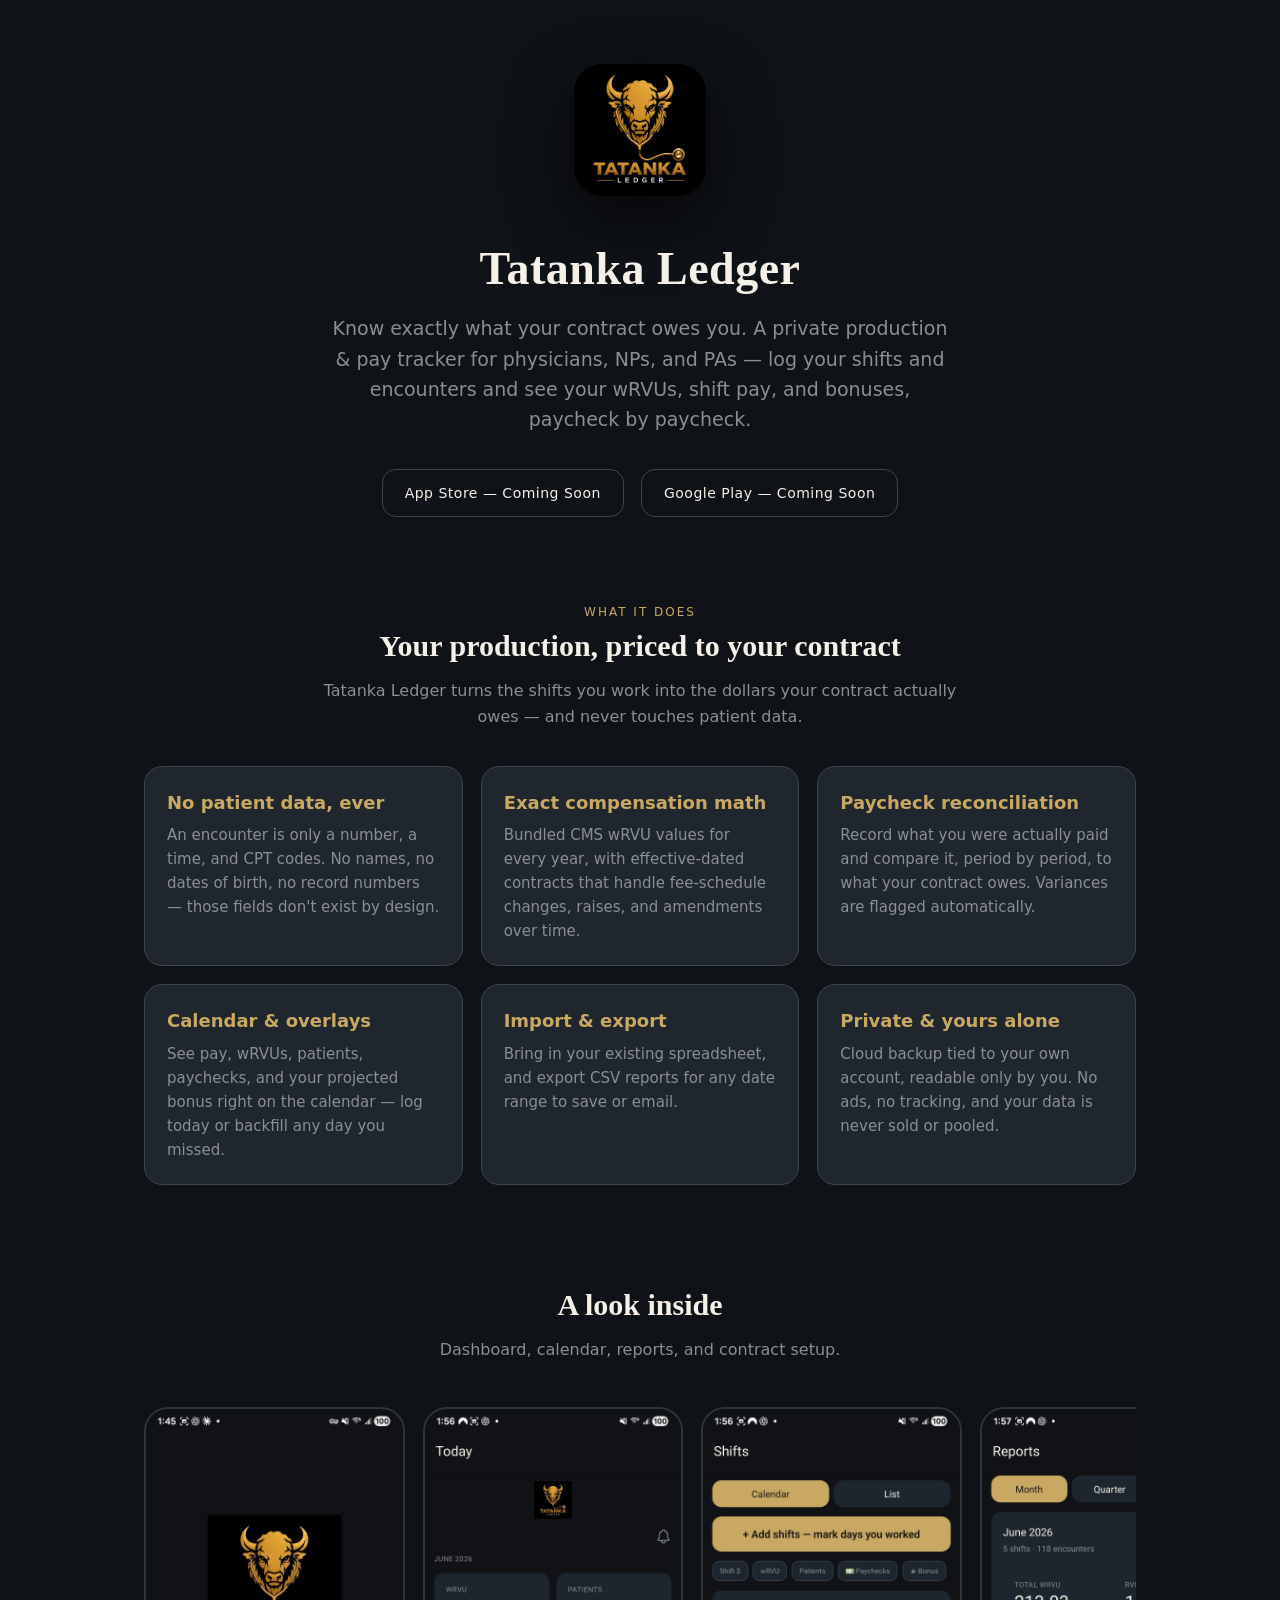
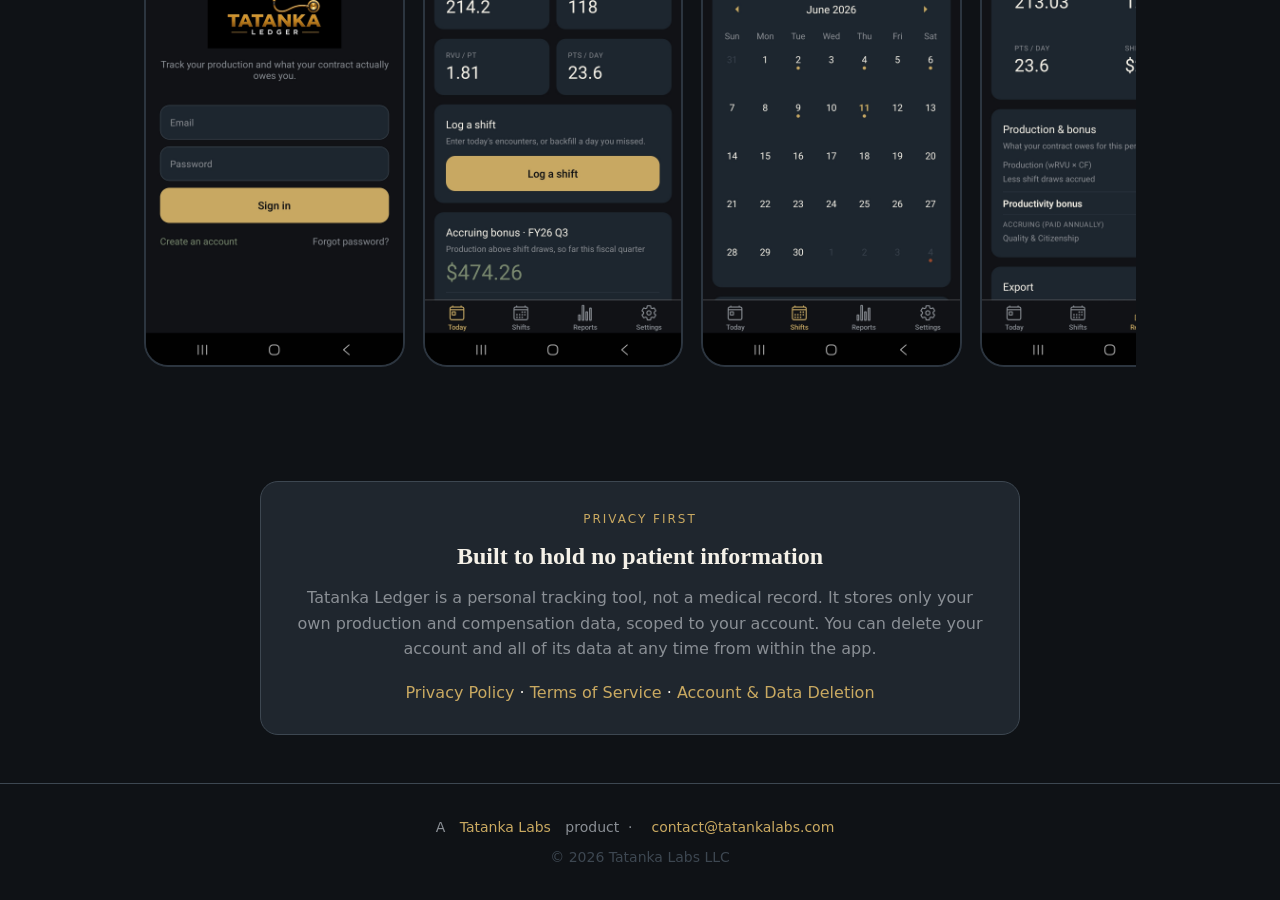
==== index.html @ 540b002e "Tatanka Ledger landing site" ====
<!DOCTYPE html>
<html lang="en">
<head>
<meta charset="utf-8">
<meta name="viewport" content="width=device-width, initial-scale=1">
<title>Tatanka Ledger — Know what your contract actually owes you</title>
<meta name="description" content="A private production and compensation tracker for physicians, NPs, and PAs. Log shifts and encounters and see your wRVUs, shift pay, and bonuses — paycheck by paycheck. No patient data, ever.">
<link rel="canonical" href="https://tatankaledger.com/">
<meta property="og:title" content="Tatanka Ledger">
<meta property="og:description" content="Know exactly what your contract owes you. A private production & pay tracker for physicians, NPs, and PAs.">
<meta property="og:image" content="https://tatankaledger.com/logo.png">
<link rel="icon" href="logo.png">
<style>
  :root{ --ink:#0F1216; --slate:#1F262E; --slatelight:#2C353F; --parchment:#F5F1E8; --gold:#C9A961; --sage:#7B8B6F; --fade:#8A8F95; --line:#3D4751; }
  *{box-sizing:border-box;margin:0;padding:0}
  body{background:var(--ink);color:var(--parchment);font-family:-apple-system,BlinkMacSystemFont,"Segoe UI",system-ui,sans-serif;line-height:1.6;-webkit-font-smoothing:antialiased}
  a{color:var(--gold);text-decoration:none}
  .wrap{max-width:1040px;margin:0 auto;padding:0 24px}
  header{padding:64px 0 32px;text-align:center}
  header img{width:132px;height:132px;border-radius:28px;box-shadow:0 24px 60px rgba(0,0,0,.6)}
  h1{font-family:Georgia,"Times New Roman",serif;font-size:46px;margin:28px 0 8px;letter-spacing:.5px}
  .tag{color:var(--fade);font-size:19px;max-width:620px;margin:0 auto 28px}
  .stores span{display:inline-block;border:1px solid var(--line);color:var(--parchment);border-radius:14px;padding:12px 22px;margin:6px;font-size:14px;letter-spacing:.5px}
  .badge{color:var(--gold);font-size:12px;text-transform:uppercase;letter-spacing:2px}
  section{padding:48px 0}
  h2{font-family:Georgia,serif;font-size:30px;text-align:center;margin-bottom:8px}
  .sub{color:var(--fade);text-align:center;max-width:640px;margin:0 auto 36px}
  .grid{display:grid;grid-template-columns:repeat(auto-fit,minmax(280px,1fr));gap:18px}
  .card{background:var(--slate);border:1px solid var(--line);border-radius:18px;padding:22px}
  .card h3{color:var(--gold);font-size:18px;margin-bottom:6px}
  .card p{color:var(--fade);font-size:15px}
  .shots{display:flex;gap:18px;overflow-x:auto;padding:8px 0 18px;scroll-snap-type:x mandatory}
  .shots img{height:560px;border-radius:24px;border:2px solid var(--slatelight);scroll-snap-align:center;flex:0 0 auto}
  .privacy{background:var(--slate);border:1px solid var(--line);border-radius:18px;padding:28px;text-align:center;max-width:760px;margin:0 auto}
  footer{border-top:1px solid var(--line);padding:32px 0;text-align:center;color:var(--fade);font-size:14px}
  footer a{margin:0 10px}
  @media(max-width:600px){ h1{font-size:36px} .shots img{height:460px} }
</style>
</head>
<body>
<header>
  <div class="wrap">
    <img src="logo.png" alt="Tatanka Ledger logo">
    <h1>Tatanka Ledger</h1>
    <p class="tag">Know exactly what your contract owes you. A private production &amp; pay tracker for physicians, NPs, and PAs — log your shifts and encounters and see your wRVUs, shift pay, and bonuses, paycheck by paycheck.</p>
    <div class="stores">
      <span>App Store — Coming Soon</span>
      <span>Google Play — Coming Soon</span>
    </div>
  </div>
</header>

<section>
  <div class="wrap">
    <p class="badge" style="text-align:center">What it does</p>
    <h2>Your production, priced to your contract</h2>
    <p class="sub">Tatanka Ledger turns the shifts you work into the dollars your contract actually owes — and never touches patient data.</p>
    <div class="grid">
      <div class="card"><h3>No patient data, ever</h3><p>An encounter is only a number, a time, and CPT codes. No names, no dates of birth, no record numbers — those fields don't exist by design.</p></div>
      <div class="card"><h3>Exact compensation math</h3><p>Bundled CMS wRVU values for every year, with effective-dated contracts that handle fee-schedule changes, raises, and amendments over time.</p></div>
      <div class="card"><h3>Paycheck reconciliation</h3><p>Record what you were actually paid and compare it, period by period, to what your contract owes. Variances are flagged automatically.</p></div>
      <div class="card"><h3>Calendar &amp; overlays</h3><p>See pay, wRVUs, patients, paychecks, and your projected bonus right on the calendar — log today or backfill any day you missed.</p></div>
      <div class="card"><h3>Import &amp; export</h3><p>Bring in your existing spreadsheet, and export CSV reports for any date range to save or email.</p></div>
      <div class="card"><h3>Private &amp; yours alone</h3><p>Cloud backup tied to your own account, readable only by you. No ads, no tracking, and your data is never sold or pooled.</p></div>
    </div>
  </div>
</section>

<section>
  <div class="wrap">
    <h2>A look inside</h2>
    <p class="sub">Dashboard, calendar, reports, and contract setup.</p>
    <div class="shots">
      <img src="ledger-1.jpg" alt="Welcome and sign in" loading="lazy">
      <img src="ledger-main.jpg" alt="Today dashboard" loading="lazy">
      <img src="ledger-2.jpg" alt="Shift calendar with overlays" loading="lazy">
      <img src="ledger-3.jpg" alt="Reports: production and bonus" loading="lazy">
      <img src="ledger-4.jpg" alt="Export reports as CSV" loading="lazy">
      <img src="ledger-5.jpg" alt="Set up your contract" loading="lazy">
    </div>
  </div>
</section>

<section>
  <div class="wrap">
    <div class="privacy">
      <p class="badge">Privacy first</p>
      <h2 style="font-size:24px;margin:8px 0 10px">Built to hold no patient information</h2>
      <p style="color:var(--fade)">Tatanka Ledger is a personal tracking tool, not a medical record. It stores only your own production and compensation data, scoped to your account. You can delete your account and all of its data at any time from within the app.</p>
      <p style="margin-top:18px">
        <a href="https://tatankalabs.com/#privacy-tatankaledger">Privacy Policy</a> &middot;
        <a href="https://tatankalabs.com/#terms-tatankaledger">Terms of Service</a> &middot;
        <a href="https://tatankalabs.com/#delete-account-tatankaledger">Account &amp; Data Deletion</a>
      </p>
    </div>
  </div>
</section>

<footer>
  <div class="wrap">
    <p>A <a href="https://tatankalabs.com/">Tatanka Labs</a> product &nbsp;&middot;&nbsp; <a href="mailto:contact@tatankalabs.com">contact@tatankalabs.com</a></p>
    <p style="margin-top:8px;color:var(--line)">&copy; 2026 Tatanka Labs LLC</p>
  </div>
</footer>
</body>
</html>
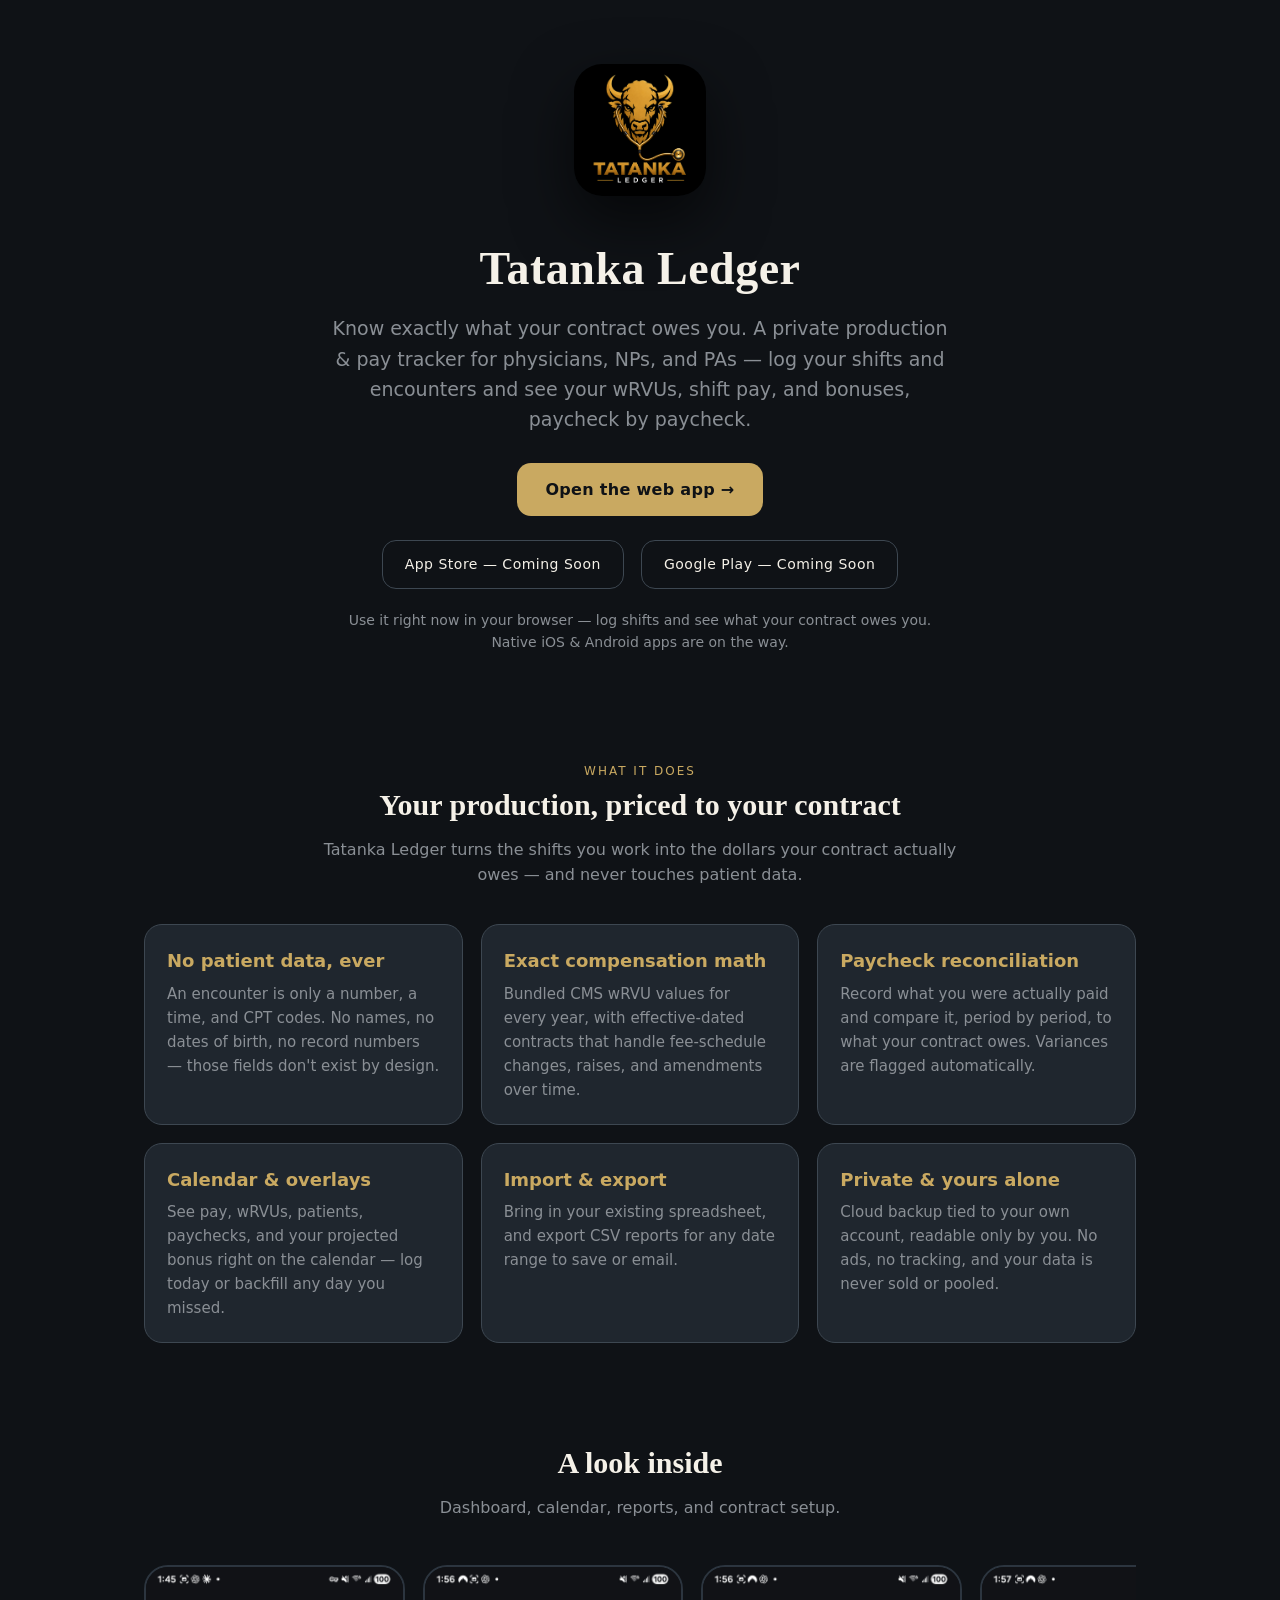
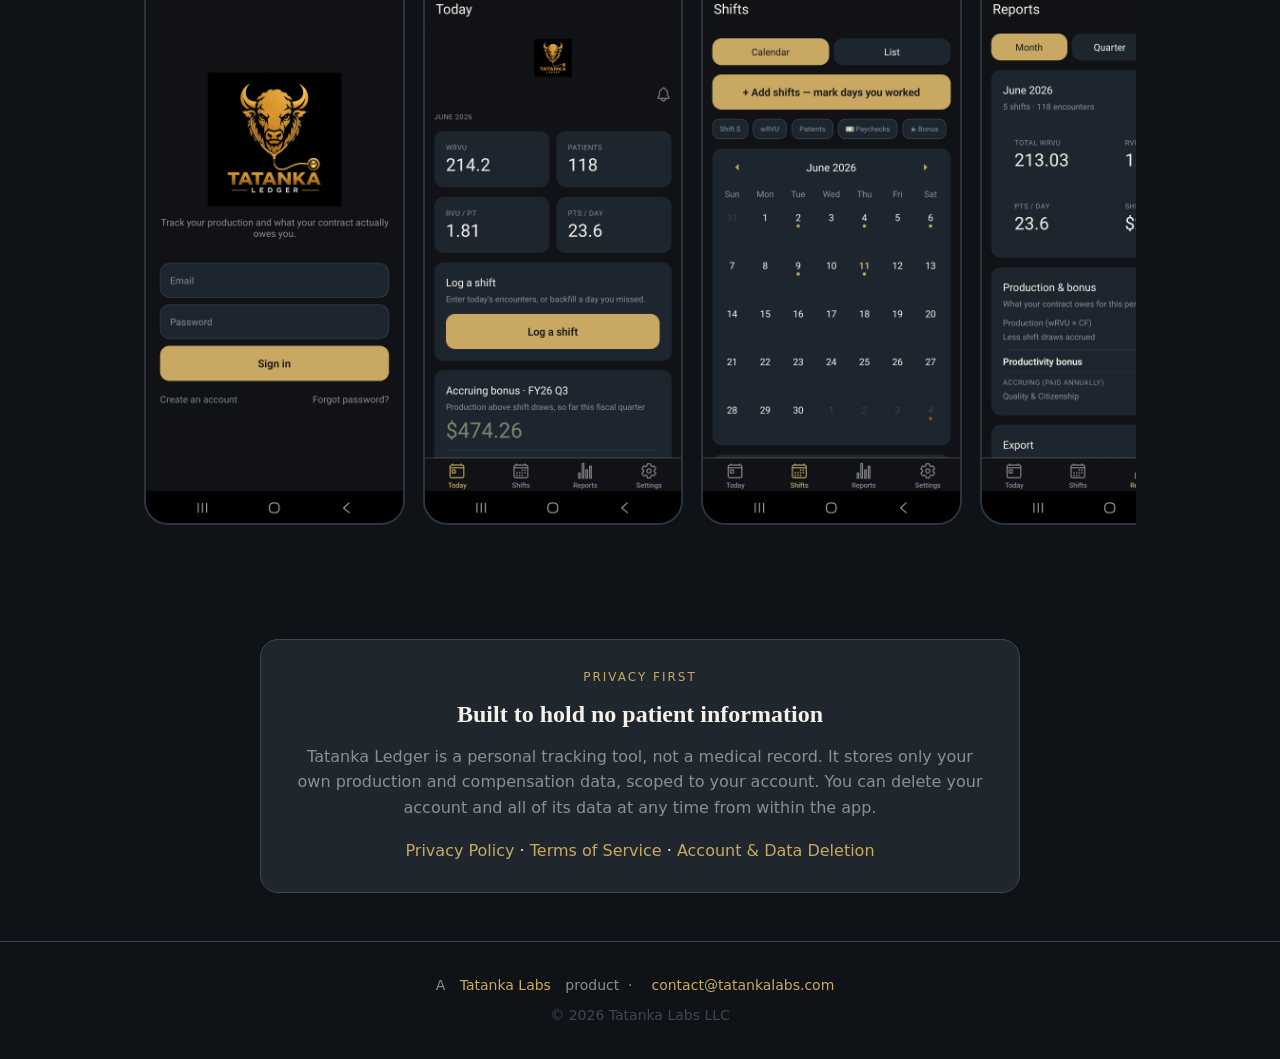
==== commit 2c81141a: "Add Tatanka Ledger web app at /app + landing CTA - Web version of the app (Vite + React + Firebase J" ====
--- a/index.html
+++ b/index.html
@@ -21,6 +21,7 @@
   h1{font-family:Georgia,"Times New Roman",serif;font-size:46px;margin:28px 0 8px;letter-spacing:.5px}
   .tag{color:var(--fade);font-size:19px;max-width:620px;margin:0 auto 28px}
   .stores span{display:inline-block;border:1px solid var(--line);color:var(--parchment);border-radius:14px;padding:12px 22px;margin:6px;font-size:14px;letter-spacing:.5px}
+  .appcta{display:inline-block;background:var(--gold);color:var(--ink);font-weight:700;border-radius:14px;padding:14px 28px;font-size:16px;letter-spacing:.3px}
   .badge{color:var(--gold);font-size:12px;text-transform:uppercase;letter-spacing:2px}
   section{padding:48px 0}
   h2{font-family:Georgia,serif;font-size:30px;text-align:center;margin-bottom:8px}
@@ -43,10 +44,12 @@
     <img src="logo.png" alt="Tatanka Ledger logo">
     <h1>Tatanka Ledger</h1>
     <p class="tag">Know exactly what your contract owes you. A private production &amp; pay tracker for physicians, NPs, and PAs — log your shifts and encounters and see your wRVUs, shift pay, and bonuses, paycheck by paycheck.</p>
+    <p style="margin:8px 0 18px"><a class="appcta" href="/app/">Open the web app &rarr;</a></p>
     <div class="stores">
       <span>App Store — Coming Soon</span>
       <span>Google Play — Coming Soon</span>
     </div>
+    <p class="tag" style="font-size:14px;margin-top:14px">Use it right now in your browser — log shifts and see what your contract owes you. Native iOS &amp; Android apps are on the way.</p>
   </div>
 </header>
 
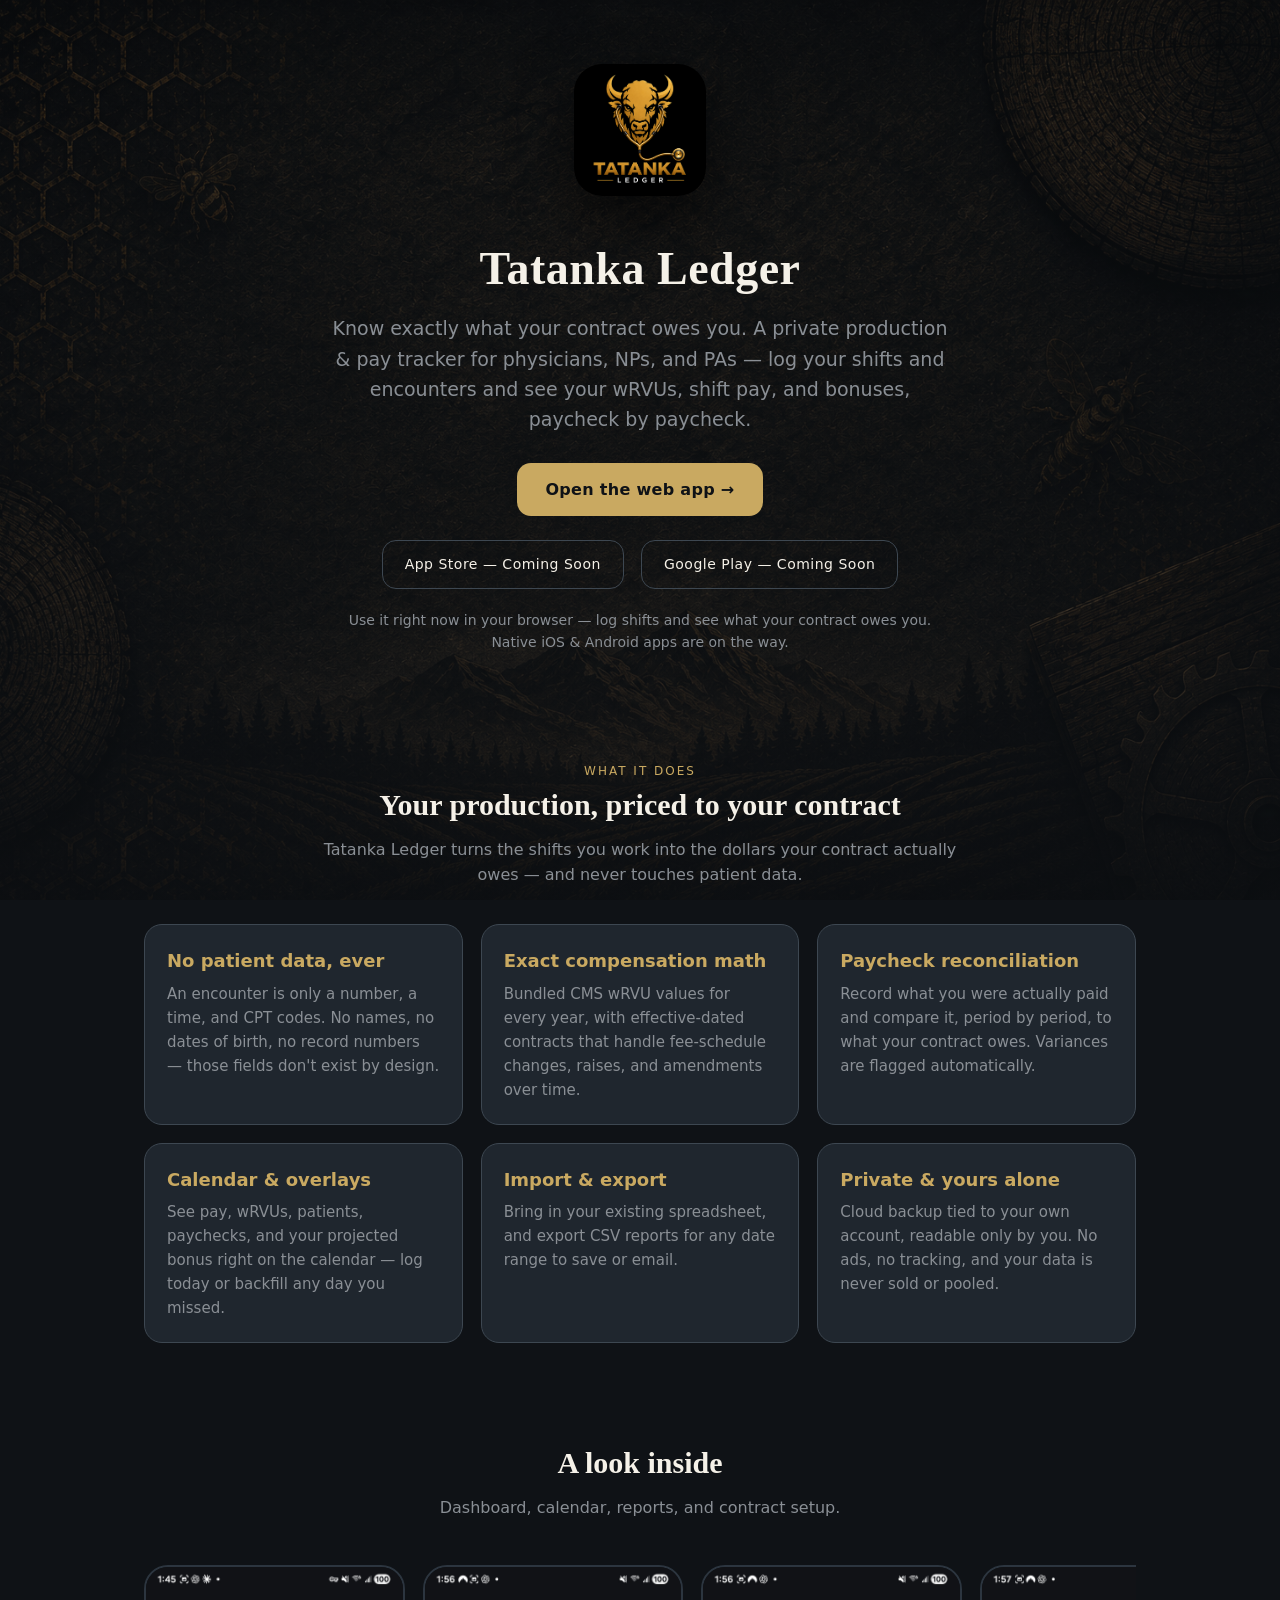
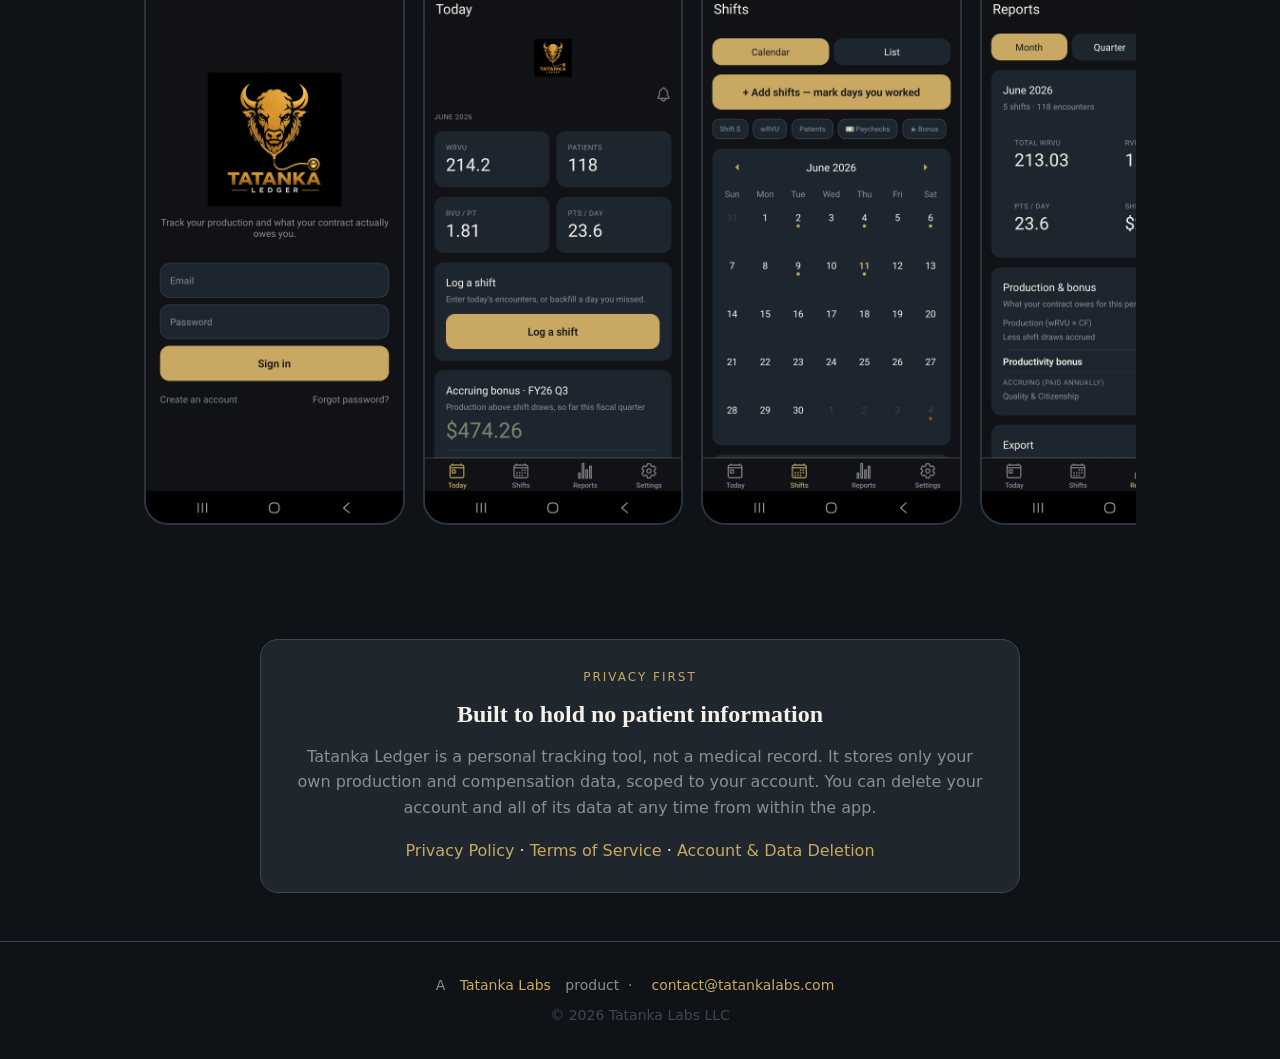
==== commit 5994a666: "Big top-left logo + download badges on every page; 18h session; landing bg Web app: - Move the logo " ====
--- a/index.html
+++ b/index.html
@@ -14,6 +14,8 @@
   :root{ --ink:#0F1216; --slate:#1F262E; --slatelight:#2C353F; --parchment:#F5F1E8; --gold:#C9A961; --sage:#7B8B6F; --fade:#8A8F95; --line:#3D4751; }
   *{box-sizing:border-box;margin:0;padding:0}
   body{background:var(--ink);color:var(--parchment);font-family:-apple-system,BlinkMacSystemFont,"Segoe UI",system-ui,sans-serif;line-height:1.6;-webkit-font-smoothing:antialiased}
+  body{background-image:linear-gradient(rgba(15,18,22,.5),rgba(15,18,22,.72)),url("bg.png");background-size:cover;background-position:center;background-attachment:fixed;background-repeat:no-repeat}
+  .card,.privacy{background:rgba(31,38,46,.86)}
   a{color:var(--gold);text-decoration:none}
   .wrap{max-width:1040px;margin:0 auto;padding:0 24px}
   header{padding:64px 0 32px;text-align:center}
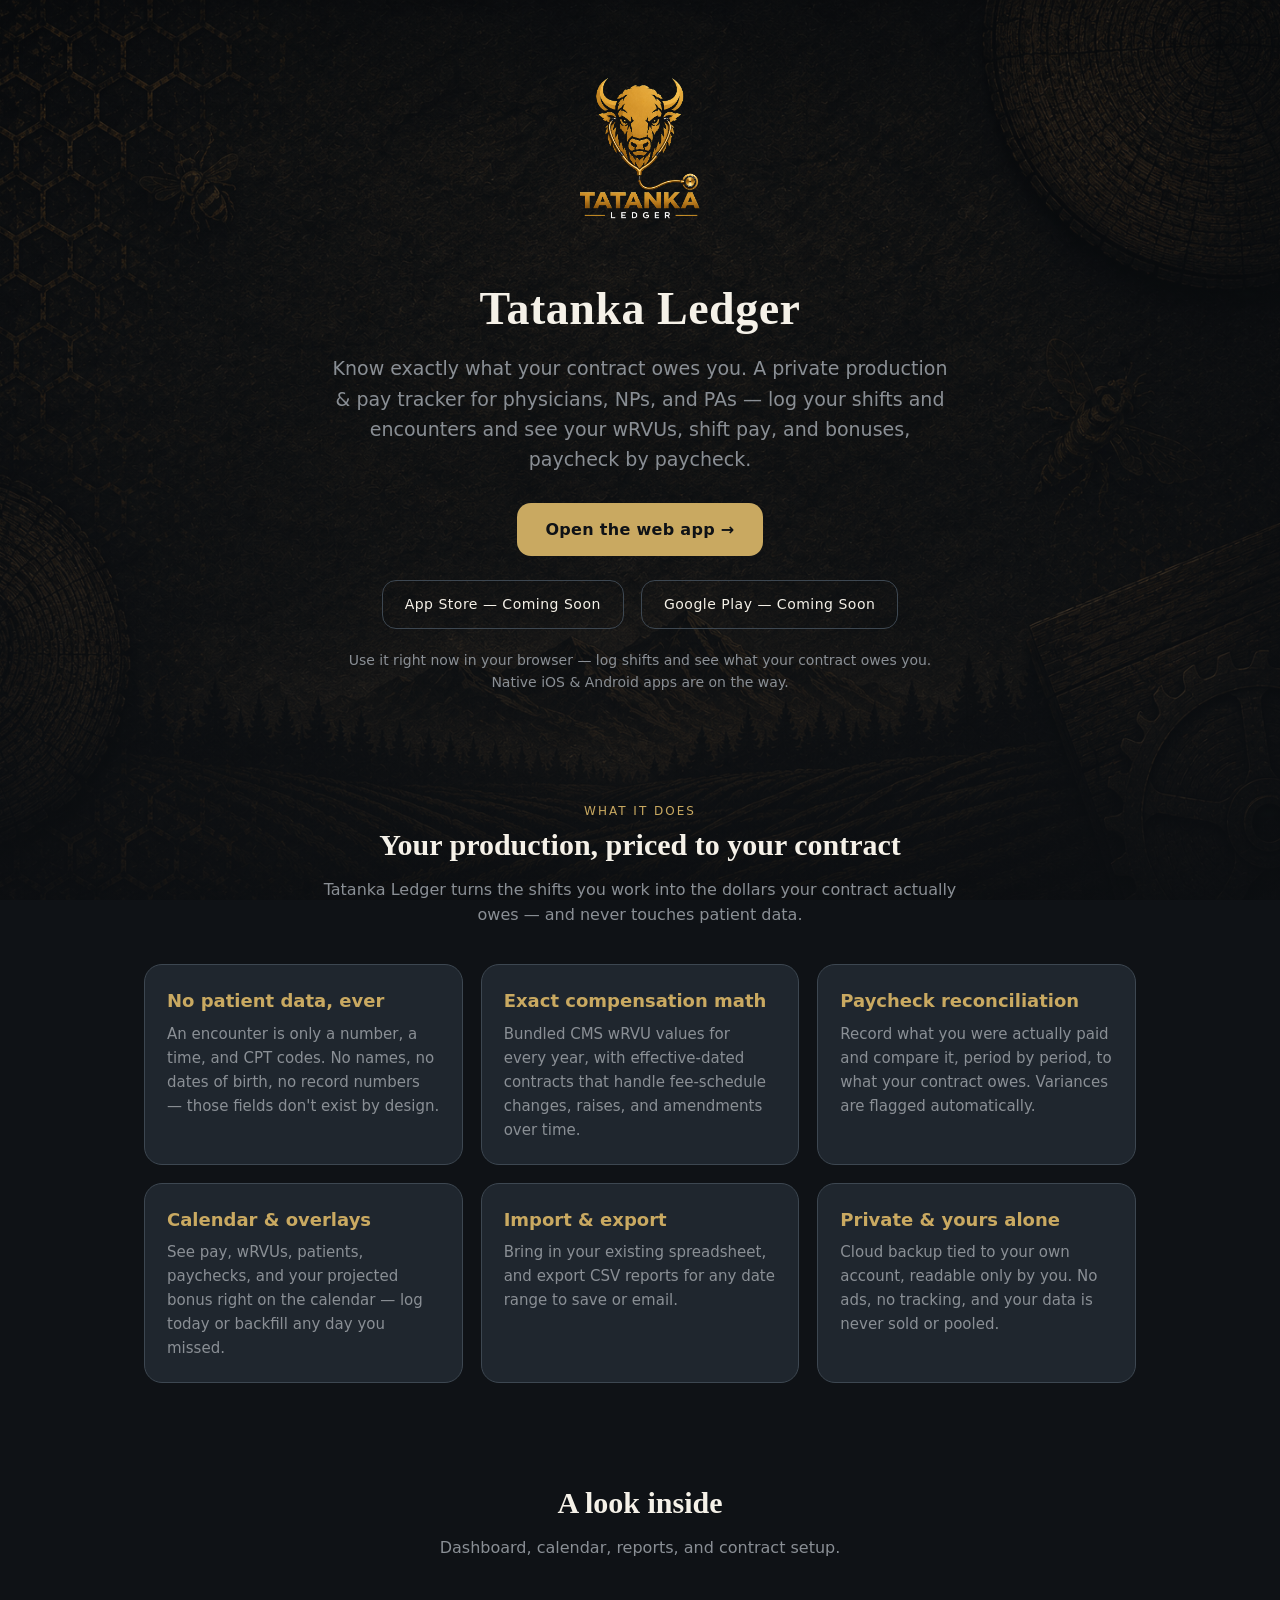
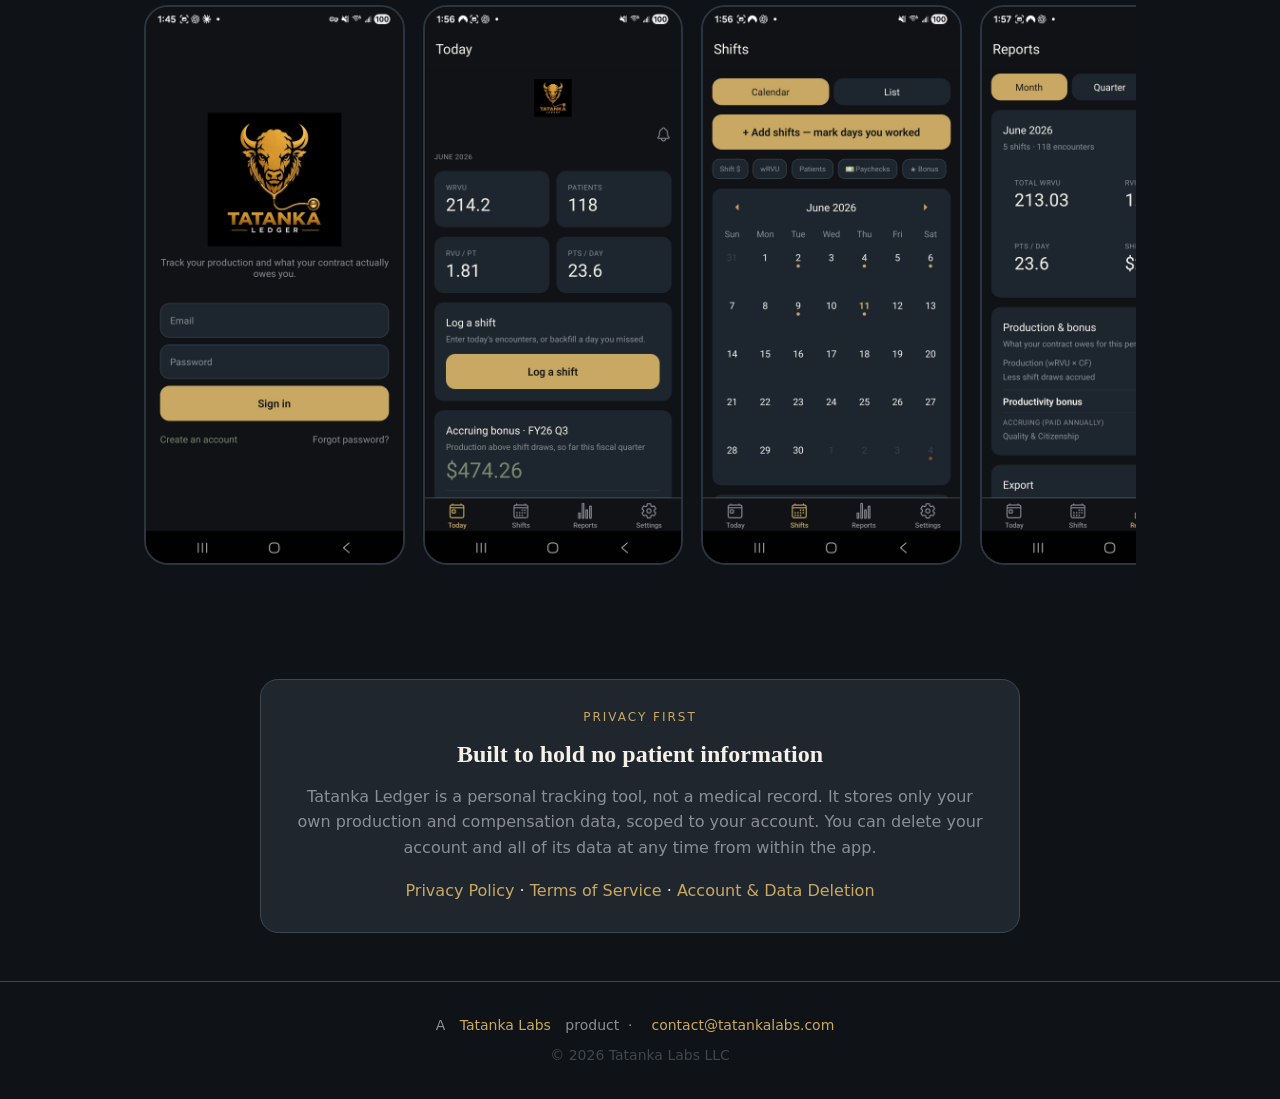
==== commit f3f9823d: "Transparent logo, large, anchored top-left; download links beneath it - Logo black background keyed " ====
--- a/index.html
+++ b/index.html
@@ -19,7 +19,7 @@
   a{color:var(--gold);text-decoration:none}
   .wrap{max-width:1040px;margin:0 auto;padding:0 24px}
   header{padding:64px 0 32px;text-align:center}
-  header img{width:132px;height:132px;border-radius:28px;box-shadow:0 24px 60px rgba(0,0,0,.6)}
+  header img{width:172px;height:auto;display:inline-block}
   h1{font-family:Georgia,"Times New Roman",serif;font-size:46px;margin:28px 0 8px;letter-spacing:.5px}
   .tag{color:var(--fade);font-size:19px;max-width:620px;margin:0 auto 28px}
   .stores span{display:inline-block;border:1px solid var(--line);color:var(--parchment);border-radius:14px;padding:12px 22px;margin:6px;font-size:14px;letter-spacing:.5px}
@@ -43,7 +43,7 @@
 <body>
 <header>
   <div class="wrap">
-    <img src="logo.png" alt="Tatanka Ledger logo">
+    <img src="logo-transparent.png" alt="Tatanka Ledger logo">
     <h1>Tatanka Ledger</h1>
     <p class="tag">Know exactly what your contract owes you. A private production &amp; pay tracker for physicians, NPs, and PAs — log your shifts and encounters and see your wRVUs, shift pay, and bonuses, paycheck by paycheck.</p>
     <p style="margin:8px 0 18px"><a class="appcta" href="/app/">Open the web app &rarr;</a></p>
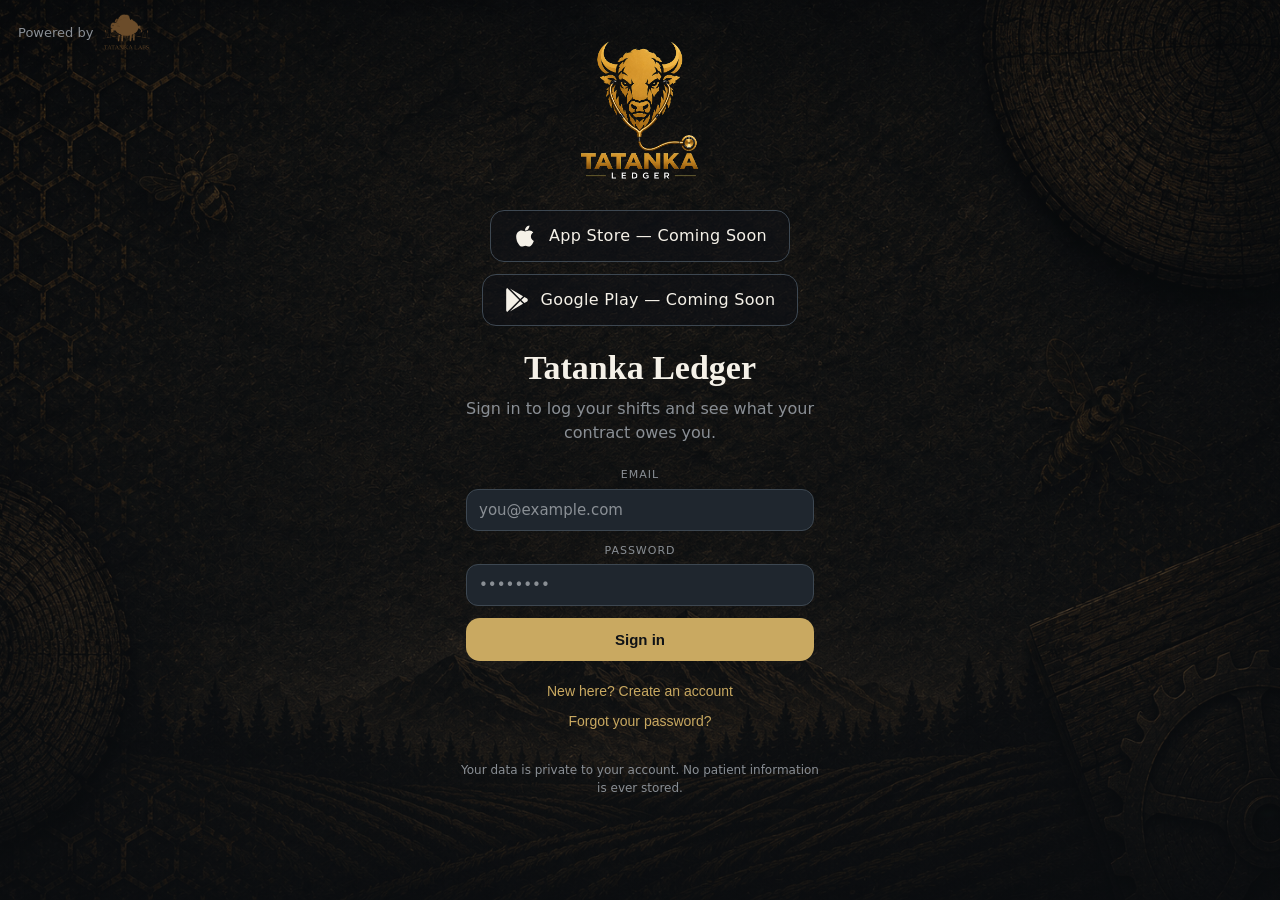
==== commit 381f2e3b: "Root domain goes straight to the app; "Powered by Tatanka Labs" header - tatankaledger.com now redir" ====
--- a/index.html
+++ b/index.html
@@ -1,111 +1,20 @@
-<!DOCTYPE html>
+<!doctype html>
 <html lang="en">
 <head>
 <meta charset="utf-8">
 <meta name="viewport" content="width=device-width, initial-scale=1">
-<title>Tatanka Ledger — Know what your contract actually owes you</title>
-<meta name="description" content="A private production and compensation tracker for physicians, NPs, and PAs. Log shifts and encounters and see your wRVUs, shift pay, and bonuses — paycheck by paycheck. No patient data, ever.">
-<link rel="canonical" href="https://tatankaledger.com/">
-<meta property="og:title" content="Tatanka Ledger">
-<meta property="og:description" content="Know exactly what your contract owes you. A private production & pay tracker for physicians, NPs, and PAs.">
-<meta property="og:image" content="https://tatankaledger.com/logo.png">
-<link rel="icon" href="logo.png">
+<title>Tatanka Ledger</title>
+<link rel="icon" href="/app/logo-transparent.png">
+<link rel="canonical" href="https://tatankaledger.com/app/">
+<meta http-equiv="refresh" content="0; url=/app/">
+<script>location.replace('/app/' + location.search + location.hash);</script>
 <style>
-  :root{ --ink:#0F1216; --slate:#1F262E; --slatelight:#2C353F; --parchment:#F5F1E8; --gold:#C9A961; --sage:#7B8B6F; --fade:#8A8F95; --line:#3D4751; }
-  *{box-sizing:border-box;margin:0;padding:0}
-  body{background:var(--ink);color:var(--parchment);font-family:-apple-system,BlinkMacSystemFont,"Segoe UI",system-ui,sans-serif;line-height:1.6;-webkit-font-smoothing:antialiased}
-  body{background-image:linear-gradient(rgba(15,18,22,.5),rgba(15,18,22,.72)),url("bg.png");background-size:cover;background-position:center;background-attachment:fixed;background-repeat:no-repeat}
-  .card,.privacy{background:rgba(31,38,46,.86)}
-  a{color:var(--gold);text-decoration:none}
-  .wrap{max-width:1040px;margin:0 auto;padding:0 24px}
-  header{padding:64px 0 32px;text-align:center}
-  header img{width:172px;height:auto;display:inline-block}
-  h1{font-family:Georgia,"Times New Roman",serif;font-size:46px;margin:28px 0 8px;letter-spacing:.5px}
-  .tag{color:var(--fade);font-size:19px;max-width:620px;margin:0 auto 28px}
-  .stores span{display:inline-block;border:1px solid var(--line);color:var(--parchment);border-radius:14px;padding:12px 22px;margin:6px;font-size:14px;letter-spacing:.5px}
-  .appcta{display:inline-block;background:var(--gold);color:var(--ink);font-weight:700;border-radius:14px;padding:14px 28px;font-size:16px;letter-spacing:.3px}
-  .badge{color:var(--gold);font-size:12px;text-transform:uppercase;letter-spacing:2px}
-  section{padding:48px 0}
-  h2{font-family:Georgia,serif;font-size:30px;text-align:center;margin-bottom:8px}
-  .sub{color:var(--fade);text-align:center;max-width:640px;margin:0 auto 36px}
-  .grid{display:grid;grid-template-columns:repeat(auto-fit,minmax(280px,1fr));gap:18px}
-  .card{background:var(--slate);border:1px solid var(--line);border-radius:18px;padding:22px}
-  .card h3{color:var(--gold);font-size:18px;margin-bottom:6px}
-  .card p{color:var(--fade);font-size:15px}
-  .shots{display:flex;gap:18px;overflow-x:auto;padding:8px 0 18px;scroll-snap-type:x mandatory}
-  .shots img{height:560px;border-radius:24px;border:2px solid var(--slatelight);scroll-snap-align:center;flex:0 0 auto}
-  .privacy{background:var(--slate);border:1px solid var(--line);border-radius:18px;padding:28px;text-align:center;max-width:760px;margin:0 auto}
-  footer{border-top:1px solid var(--line);padding:32px 0;text-align:center;color:var(--fade);font-size:14px}
-  footer a{margin:0 10px}
-  @media(max-width:600px){ h1{font-size:36px} .shots img{height:460px} }
+  html,body{height:100%;margin:0}
+  body{background:#0F1216;color:#C9A961;font-family:-apple-system,BlinkMacSystemFont,"Segoe UI",system-ui,sans-serif;display:flex;align-items:center;justify-content:center}
+  a{color:#C9A961}
 </style>
 </head>
 <body>
-<header>
-  <div class="wrap">
-    <img src="logo-transparent.png" alt="Tatanka Ledger logo">
-    <h1>Tatanka Ledger</h1>
-    <p class="tag">Know exactly what your contract owes you. A private production &amp; pay tracker for physicians, NPs, and PAs — log your shifts and encounters and see your wRVUs, shift pay, and bonuses, paycheck by paycheck.</p>
-    <p style="margin:8px 0 18px"><a class="appcta" href="/app/">Open the web app &rarr;</a></p>
-    <div class="stores">
-      <span>App Store — Coming Soon</span>
-      <span>Google Play — Coming Soon</span>
-    </div>
-    <p class="tag" style="font-size:14px;margin-top:14px">Use it right now in your browser — log shifts and see what your contract owes you. Native iOS &amp; Android apps are on the way.</p>
-  </div>
-</header>
-
-<section>
-  <div class="wrap">
-    <p class="badge" style="text-align:center">What it does</p>
-    <h2>Your production, priced to your contract</h2>
-    <p class="sub">Tatanka Ledger turns the shifts you work into the dollars your contract actually owes — and never touches patient data.</p>
-    <div class="grid">
-      <div class="card"><h3>No patient data, ever</h3><p>An encounter is only a number, a time, and CPT codes. No names, no dates of birth, no record numbers — those fields don't exist by design.</p></div>
-      <div class="card"><h3>Exact compensation math</h3><p>Bundled CMS wRVU values for every year, with effective-dated contracts that handle fee-schedule changes, raises, and amendments over time.</p></div>
-      <div class="card"><h3>Paycheck reconciliation</h3><p>Record what you were actually paid and compare it, period by period, to what your contract owes. Variances are flagged automatically.</p></div>
-      <div class="card"><h3>Calendar &amp; overlays</h3><p>See pay, wRVUs, patients, paychecks, and your projected bonus right on the calendar — log today or backfill any day you missed.</p></div>
-      <div class="card"><h3>Import &amp; export</h3><p>Bring in your existing spreadsheet, and export CSV reports for any date range to save or email.</p></div>
-      <div class="card"><h3>Private &amp; yours alone</h3><p>Cloud backup tied to your own account, readable only by you. No ads, no tracking, and your data is never sold or pooled.</p></div>
-    </div>
-  </div>
-</section>
-
-<section>
-  <div class="wrap">
-    <h2>A look inside</h2>
-    <p class="sub">Dashboard, calendar, reports, and contract setup.</p>
-    <div class="shots">
-      <img src="ledger-1.jpg" alt="Welcome and sign in" loading="lazy">
-      <img src="ledger-main.jpg" alt="Today dashboard" loading="lazy">
-      <img src="ledger-2.jpg" alt="Shift calendar with overlays" loading="lazy">
-      <img src="ledger-3.jpg" alt="Reports: production and bonus" loading="lazy">
-      <img src="ledger-4.jpg" alt="Export reports as CSV" loading="lazy">
-      <img src="ledger-5.jpg" alt="Set up your contract" loading="lazy">
-    </div>
-  </div>
-</section>
-
-<section>
-  <div class="wrap">
-    <div class="privacy">
-      <p class="badge">Privacy first</p>
-      <h2 style="font-size:24px;margin:8px 0 10px">Built to hold no patient information</h2>
-      <p style="color:var(--fade)">Tatanka Ledger is a personal tracking tool, not a medical record. It stores only your own production and compensation data, scoped to your account. You can delete your account and all of its data at any time from within the app.</p>
-      <p style="margin-top:18px">
-        <a href="https://tatankalabs.com/#privacy-tatankaledger">Privacy Policy</a> &middot;
-        <a href="https://tatankalabs.com/#terms-tatankaledger">Terms of Service</a> &middot;
-        <a href="https://tatankalabs.com/#delete-account-tatankaledger">Account &amp; Data Deletion</a>
-      </p>
-    </div>
-  </div>
-</section>
-
-<footer>
-  <div class="wrap">
-    <p>A <a href="https://tatankalabs.com/">Tatanka Labs</a> product &nbsp;&middot;&nbsp; <a href="mailto:contact@tatankalabs.com">contact@tatankalabs.com</a></p>
-    <p style="margin-top:8px;color:var(--line)">&copy; 2026 Tatanka Labs LLC</p>
-  </div>
-</footer>
+  <p>Opening Tatanka Ledger… <a href="/app/">Continue&nbsp;&rarr;</a></p>
 </body>
 </html>
